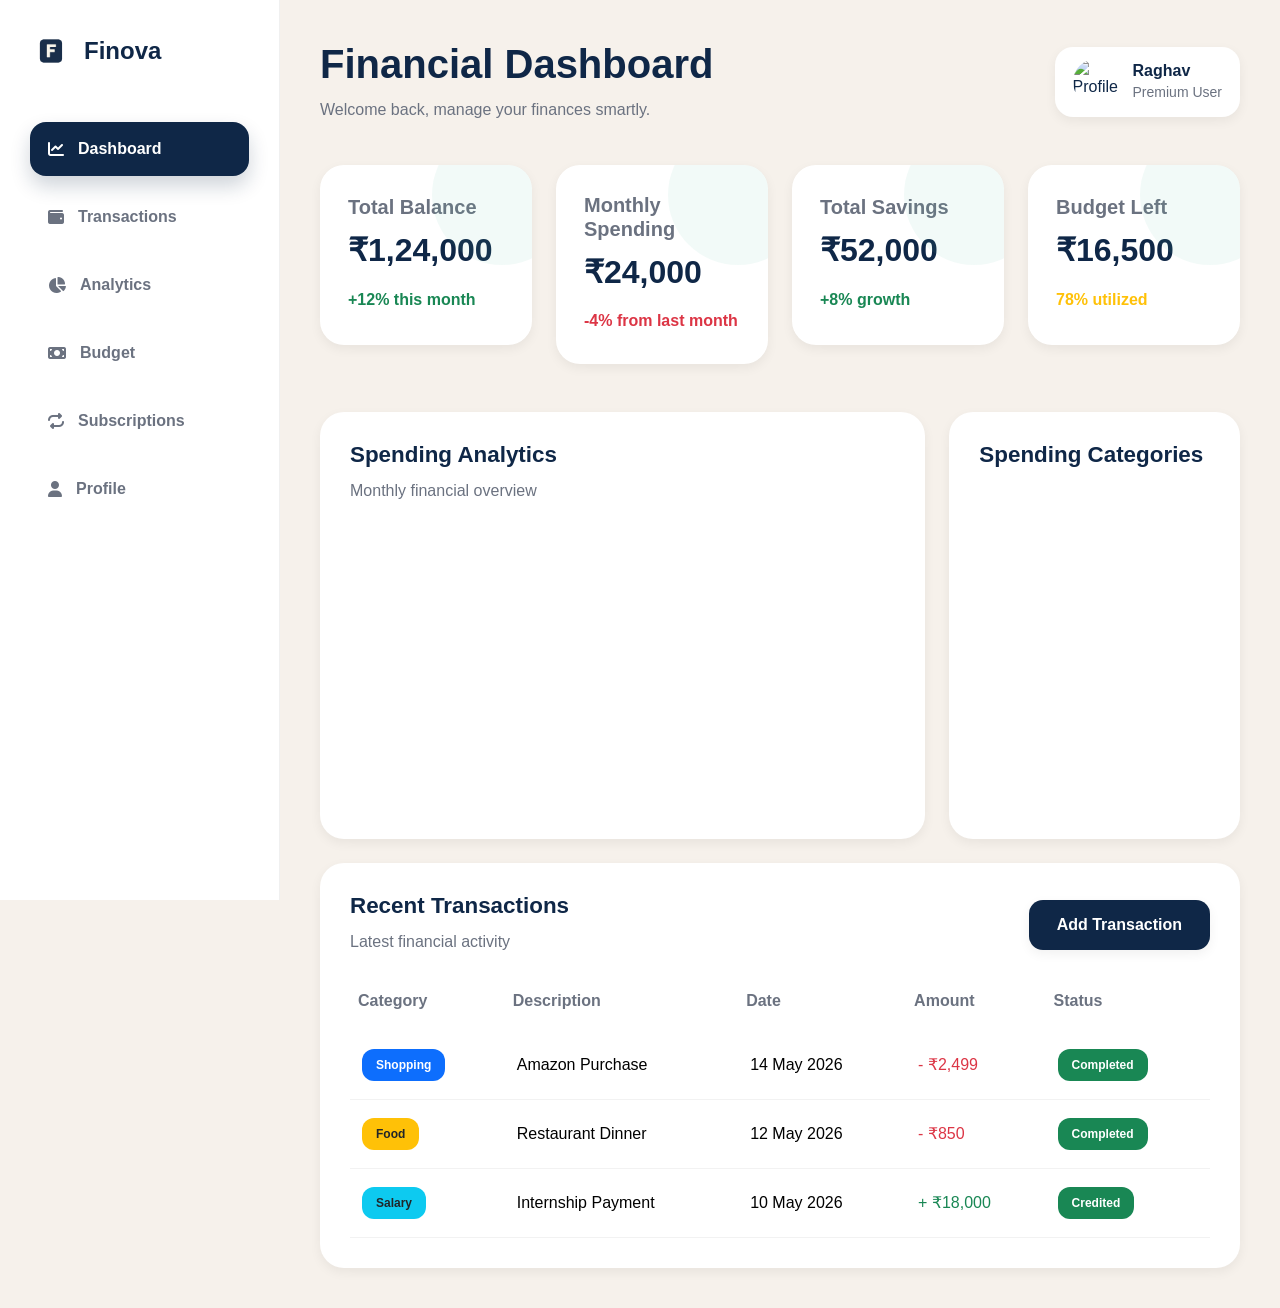
==== dashboard.html @ 69dabbe4 "Initial Commit" ====
<!DOCTYPE html>
<html lang="en">

<head>

  <meta charset="UTF-8">
  <meta name="viewport" content="width=device-width, initial-scale=1.0">

  <title>Dashboard | Finova</title>

  <!-- Bootstrap -->

  <link href="https://cdn.jsdelivr.net/npm/bootstrap@5.3.3/dist/css/bootstrap.min.css" rel="stylesheet">

  <!-- CSS -->

  <link rel="stylesheet" href="css/style.css">
  <link rel="stylesheet" href="css/components.css">
  <link rel="stylesheet" href="css/dashboard.css">
  <link rel="stylesheet" href="css/animations.css">
  <link rel="stylesheet" href="css/responsive.css">

  <!-- Icons -->

  <link rel="stylesheet"
    href="https://cdnjs.cloudflare.com/ajax/libs/font-awesome/6.5.2/css/all.min.css">

  <!-- Chart JS -->

  <script src="https://cdn.jsdelivr.net/npm/chart.js"></script>

</head>

<body>

  <!-- SIDEBAR -->

  <aside class="sidebar">

    <div class="sidebar-logo">

      <img src="assets/logo.png" alt="Logo">

      <span>Finova</span>

    </div>

    <!-- LINKS -->

    <ul class="sidebar-links">

      <li>
        <a href="dashboard.html" class="active">
          <i class="fa-solid fa-chart-line"></i>
          <span>Dashboard</span>
        </a>
      </li>

      <li>
        <a href="transactions.html">
          <i class="fa-solid fa-wallet"></i>
          <span>Transactions</span>
        </a>
      </li>

      <li>
        <a href="analytics.html">
          <i class="fa-solid fa-chart-pie"></i>
          <span>Analytics</span>
        </a>
      </li>

      <li>
        <a href="budget.html">
          <i class="fa-solid fa-money-bill"></i>
          <span>Budget</span>
        </a>
      </li>

      <li>
        <a href="subscriptions.html">
          <i class="fa-solid fa-repeat"></i>
          <span>Subscriptions</span>
        </a>
      </li>

      <li>
        <a href="profile.html">
          <i class="fa-solid fa-user"></i>
          <span>Profile</span>
        </a>
      </li>

    </ul>

  </aside>

  <!-- MAIN CONTENT -->

  <main class="main-content">

    <!-- TOPBAR -->

    <div class="topbar">

      <div>

        <h2>
          Financial Dashboard
        </h2>

        <p>
          Welcome back, manage your finances smartly.
        </p>

      </div>

      <!-- PROFILE -->

      <div class="profile-badge">

        <img
          src="https://i.pravatar.cc/100"
          alt="Profile">

        <div>

          <h6>Raghav</h6>

          <small>Premium User</small>

        </div>

      </div>

    </div>

    <!-- CARDS -->

    <div class="row g-4">

      <!-- BALANCE -->

      <div class="col-lg-3 col-md-6">

        <div class="finance-card fade-up">

          <h5>Total Balance</h5>

          <h2 id="balanceAmount">
            ₹1,24,000
          </h2>

          <p class="text-success mt-2">
            +12% this month
          </p>

        </div>

      </div>

      <!-- SPENDING -->

      <div class="col-lg-3 col-md-6">

        <div class="finance-card fade-up">

          <h5>Monthly Spending</h5>

          <h2 id="spendingAmount">
            ₹24,000
          </h2>

          <p class="text-danger mt-2">
            -4% from last month
          </p>

        </div>

      </div>

      <!-- SAVINGS -->

      <div class="col-lg-3 col-md-6">

        <div class="finance-card fade-up">

          <h5>Total Savings</h5>

          <h2 id="savingsAmount">
            ₹52,000
          </h2>

          <p class="text-success mt-2">
            +8% growth
          </p>

        </div>

      </div>

      <!-- BUDGET -->

      <div class="col-lg-3 col-md-6">

        <div class="finance-card fade-up">

          <h5>Budget Left</h5>

          <h2 id="budgetAmount">
            ₹16,500
          </h2>

          <p class="text-warning mt-2">
            78% utilized
          </p>

        </div>

      </div>

    </div>

    <!-- CHARTS -->

    <div class="row mt-4 g-4">

      <!-- LINE CHART -->

      <div class="col-lg-8">

        <div class="chart-card">

          <div class="mb-4">

            <h4>
              Spending Analytics
            </h4>

            <p>
              Monthly financial overview
            </p>

          </div>

          <canvas id="spendingChart"></canvas>

        </div>

      </div>

      <!-- PIE CHART -->

      <div class="col-lg-4">

        <div class="chart-card">

          <h4 class="mb-4">
            Spending Categories
          </h4>

          <canvas id="categoryChart"></canvas>

        </div>

      </div>

    </div>

    <!-- RECENT TRANSACTIONS -->

    <div class="chart-card mt-4">

      <div class="d-flex justify-content-between align-items-center mb-4">

        <div>

          <h4>
            Recent Transactions
          </h4>

          <p>
            Latest financial activity
          </p>

        </div>

        <button class="primary-btn">
          Add Transaction
        </button>

      </div>

      <!-- TABLE -->

      <div class="table-responsive">

        <table class="table align-middle">

          <thead>

            <tr>

              <th>Category</th>
              <th>Description</th>
              <th>Date</th>
              <th>Amount</th>
              <th>Status</th>

            </tr>

          </thead>

          <tbody>

            <tr>

              <td>
                <span class="badge bg-primary">
                  Shopping
                </span>
              </td>

              <td>Amazon Purchase</td>

              <td>14 May 2026</td>

              <td class="text-danger">
                - ₹2,499
              </td>

              <td>
                <span class="badge bg-success">
                  Completed
                </span>
              </td>

            </tr>

            <tr>

              <td>
                <span class="badge bg-warning text-dark">
                  Food
                </span>
              </td>

              <td>Restaurant Dinner</td>

              <td>12 May 2026</td>

              <td class="text-danger">
                - ₹850
              </td>

              <td>
                <span class="badge bg-success">
                  Completed
                </span>
              </td>

            </tr>

            <tr>

              <td>
                <span class="badge bg-info text-dark">
                  Salary
                </span>
              </td>

              <td>Internship Payment</td>

              <td>10 May 2026</td>

              <td class="text-success">
                + ₹18,000
              </td>

              <td>
                <span class="badge bg-success">
                  Credited
                </span>
              </td>

            </tr>

          </tbody>

        </table>

      </div>

    </div>

  </main>

  <!-- JS -->

  <script src="js/charts.js"></script>

</body>

</html>
---- css/style.css ----
:root {

  --cream: #f6f1eb;
  --navy: #0f2747;
  --light-navy: #183b68;

  --teal: #58b7a8;
  --gold: #d8a657;

  --white: #ffffff;
  --gray: #6b7280;
  --light-gray: #e5e7eb;

  --shadow-sm: 0 4px 12px rgba(0,0,0,0.06);
  --shadow-md: 0 10px 30px rgba(0,0,0,0.08);
  --shadow-lg: 0 20px 40px rgba(0,0,0,0.12);

  --radius-sm: 12px;
  --radius-md: 20px;
  --radius-lg: 32px;

  --transition: all 0.3s ease;

}

/* =========================
   GLOBAL RESET
========================= */

* {
  margin: 0;
  padding: 0;
  box-sizing: border-box;
}

html {
  scroll-behavior: smooth;
}

body {
  font-family: "Segoe UI", sans-serif;
  background: var(--cream);
  color: var(--navy);
  overflow-x: hidden;
  min-height: 100vh;
}

/* =========================
   CONTAINER FIX
========================= */

.container {
  max-width: 1250px;
}

/* =========================
   TYPOGRAPHY
========================= */

h1,
h2,
h3,
h4,
h5,
h6 {
  font-weight: 700;
  color: var(--navy);
}

p {
  color: var(--gray);
  line-height: 1.8;
}

/* =========================
   HERO SECTION
========================= */

.hero-section {
  min-height: 100vh;
  display: flex;
  align-items: center;
  position: relative;
  overflow: hidden;
}

.hero-title {
  font-size: 4.5rem;
  font-weight: 800;
  line-height: 1.1;
  margin-bottom: 25px;
  color: var(--navy);
}

.hero-subtitle {
  font-size: 1.1rem;
  max-width: 600px;
  margin-bottom: 40px;
}

/* =========================
   BLUR BACKGROUND CIRCLES
========================= */

.blur-circle {
  position: absolute;
  border-radius: 50%;
  filter: blur(100px);
  z-index: -1;
}

.circle-one {
  width: 320px;
  height: 320px;
  background: rgba(88,183,168,0.18);

  top: 5%;
  left: -100px;
}

.circle-two {
  width: 280px;
  height: 280px;
  background: rgba(15,39,71,0.12);

  bottom: 0;
  right: -80px;
}

/* =========================
   SECTION SPACING
========================= */

.section-padding {
  padding: 100px 0;
}

/* =========================
   LINKS
========================= */

a {
  text-decoration: none;
}

/* =========================
   DARK MODE
========================= */

.dark-mode {
  background: #08111f;
  color: white;
}

.dark-mode h1,
.dark-mode h2,
.dark-mode h3,
.dark-mode h4,
.dark-mode h5,
.dark-mode h6 {
  color: white;
}

.dark-mode p {
  color: #cbd5e1;
}
---- css/components.css ----
/* =========================
   NAVBAR
========================= */

.custom-navbar {
  padding: 20px 0;
  position: relative;
  z-index: 100;
}

.logo span {
  font-size: 1.7rem;
  font-weight: 700;
  color: var(--navy);
}

.logo img {
  width: 45px;
  height: 45px;
  object-fit: contain;
  margin-right: 12px;
}

/* =========================
   BUTTONS
========================= */

.primary-btn {
  background: var(--navy);
  color: white;
  border: none;
  padding: 13px 28px;
  border-radius: 14px;
  text-decoration: none;
  font-weight: 600;
  transition: var(--transition);
  box-shadow: var(--shadow-sm);
}

.primary-btn:hover {
  background: var(--light-navy);
  transform: translateY(-4px);
  box-shadow: var(--shadow-md);
  color: white;
}

.secondary-btn {
  border: 2px solid var(--navy);
  color: var(--navy);
  padding: 13px 28px;
  border-radius: 14px;
  text-decoration: none;
  font-weight: 600;
  transition: var(--transition);
}

.secondary-btn:hover {
  background: var(--navy);
  color: white;
  transform: translateY(-4px);
}

/* =========================
   DASHBOARD MOCKUP
========================= */

.dashboard-mockup {
  background: rgba(255,255,255,0.65);
  border-radius: 32px;
  padding: 35px;
  backdrop-filter: blur(18px);
  border: 1px solid rgba(255,255,255,0.3);
  box-shadow: var(--shadow-lg);
  position: relative;
  overflow: hidden;
}

.dashboard-mockup::before {
  content: "";
  position: absolute;
  width: 220px;
  height: 220px;
  background: rgba(88,183,168,0.15);
  border-radius: 50%;
  top: -70px;
  right: -70px;
}

/* =========================
   MOCKUP CARDS
========================= */

.mockup-card {
  background: white;
  border-radius: 22px;
  padding: 25px;
  box-shadow: var(--shadow-sm);
  transition: var(--transition);
  position: relative;
  overflow: hidden;
}

.mockup-card:hover {
  transform: translateY(-6px);
  box-shadow: var(--shadow-md);
}

.mockup-card::before {
  content: "";
  position: absolute;
  width: 100px;
  height: 100px;
  background: rgba(88,183,168,0.08);
  border-radius: 50%;
  top: -30px;
  right: -30px;
}

.mockup-card small {
  color: var(--gray);
  font-size: 0.95rem;
}

.mockup-balance {
  font-size: 2.2rem;
  font-weight: 700;
  margin-top: 10px;
  color: var(--navy);
}

/* =========================
   PROGRESS BAR
========================= */

.custom-progress {
  height: 14px;
  border-radius: 20px;
  background: #e7e7e7;
  overflow: hidden;
}

.custom-progress-bar {
  background: linear-gradient(
    90deg,
    var(--teal),
    var(--gold)
  );

  border-radius: 20px;
}

/* =========================
   CARDS
========================= */

.finance-card {
  background: white;
  border-radius: 24px;
  padding: 28px;
  box-shadow: var(--shadow-sm);
  transition: var(--transition);
  position: relative;
  overflow: hidden;
}

.finance-card::before {
  content: "";
  position: absolute;
  width: 140px;
  height: 140px;
  background: rgba(88,183,168,0.08);
  border-radius: 50%;
  top: -40px;
  right: -40px;
}

.finance-card:hover {
  transform: translateY(-6px);
  box-shadow: var(--shadow-md);
}

.finance-card h5 {
  color: var(--gray);
  margin-bottom: 12px;
}

.finance-card h2 {
  font-size: 2rem;
  font-weight: 700;
  color: var(--navy);
}

/* =========================
   CHART CARDS
========================= */

.chart-card {
  background: white;
  border-radius: 24px;
  padding: 30px;
  box-shadow: var(--shadow-sm);
  transition: var(--transition);
}

.chart-card:hover {
  box-shadow: var(--shadow-md);
}

/* =========================
   SIDEBAR
========================= */

.sidebar {
  width: 280px;
  min-height: 100vh;
  background: white;
  border-right: 1px solid rgba(0,0,0,0.06);
  padding: 30px;
  position: fixed;
  left: 0;
  top: 0;
}

.sidebar-logo {
  display: flex;
  align-items: center;
  margin-bottom: 50px;
}

.sidebar-logo img {
  width: 42px;
  margin-right: 12px;
}

.sidebar-logo span {
  font-size: 1.5rem;
  font-weight: 700;
  color: var(--navy);
}

.sidebar-links {
  list-style: none;
  padding: 0;
}

.sidebar-links li {
  margin-bottom: 14px;
}

.sidebar-links li a {
  display: flex;
  align-items: center;
  gap: 14px;
  padding: 15px 18px;
  border-radius: 16px;
  color: var(--gray);
  text-decoration: none;
  font-weight: 600;
  transition: var(--transition);
}

.sidebar-links li a:hover {
  background: rgba(15,39,71,0.08);
  color: var(--navy);
  transform: translateX(4px);
}

.sidebar-links li a.active {
  background: var(--navy);
  color: white;
}

/* =========================
   MAIN CONTENT
========================= */

.main-content {
  margin-left: 280px;
  padding: 40px;
}

/* =========================
   TOPBAR
========================= */

.topbar {
  display: flex;
  justify-content: space-between;
  align-items: center;
  margin-bottom: 40px;
}

.topbar h2 {
  font-size: 2.4rem;
  font-weight: 700;
  color: var(--navy);
}

.topbar p {
  color: var(--gray);
  margin-top: 8px;
}

/* =========================
   PROFILE BADGE
========================= */

.profile-badge {
  display: flex;
  align-items: center;
  gap: 14px;
  background: white;
  padding: 12px 18px;
  border-radius: 18px;
  box-shadow: var(--shadow-sm);
}

.profile-badge img {
  width: 46px;
  height: 46px;
  border-radius: 50%;
}

.profile-badge h6 {
  margin-bottom: 0;
  font-weight: 700;
}

.profile-badge small {
  color: var(--gray);
}
---- css/dashboard.css ----
/* =========================
   DASHBOARD PAGE
========================= */

body {
  background: var(--cream);
}

/* =========================
   MAIN LAYOUT
========================= */

.main-content {
  min-height: 100vh;
}

/* =========================
   TOPBAR
========================= */

.topbar {
  margin-bottom: 40px;
}

.topbar h2 {
  font-size: 2.5rem;
  font-weight: 800;
  margin-bottom: 8px;
}

.topbar p {
  margin-bottom: 0;
}

/* =========================
   PROFILE BADGE
========================= */

.profile-badge {
  transition: var(--transition);
}

.profile-badge:hover {
  transform: translateY(-4px);
  box-shadow: var(--shadow-md);
}

/* =========================
   FINANCE CARDS
========================= */

.finance-card {
  min-height: 180px;
  display: flex;
  flex-direction: column;
  justify-content: center;
}

.finance-card p {
  font-weight: 600;
  margin-bottom: 0;
}

/* =========================
   CHART SECTION
========================= */

.chart-card {
  min-height: 100%;
}

.chart-card h4 {
  font-size: 1.4rem;
  font-weight: 700;
}

.chart-card p {
  margin-bottom: 0;
}

/* =========================
   CHART SIZE FIX
========================= */

canvas {
  width: 100% !important;
  max-height: 320px;
}

/* =========================
   TABLE SECTION
========================= */

.table-responsive {
  overflow-x: auto;
}

.table {
  margin-bottom: 0;
}

.table thead tr th {
  border-bottom: none;
  color: var(--gray);
  font-weight: 600;
  padding-bottom: 18px;
}

.table tbody tr {
  transition: var(--transition);
}

.table tbody tr:hover {
  background: rgba(88,183,168,0.06);
}

.table tbody tr td {
  padding: 18px 12px;
  vertical-align: middle;
  border-color: rgba(0,0,0,0.05);
}

/* =========================
   BADGES
========================= */

.badge {
  padding: 10px 14px;
  border-radius: 12px;
  font-weight: 600;
}

/* =========================
   CARD ANIMATION
========================= */

.finance-card,
.chart-card {
  animation: fadeUp 0.7s ease;
}

/* =========================
   SIDEBAR ACTIVE LINK
========================= */

.sidebar-links li a.active {
  box-shadow:
    0 10px 20px rgba(15,39,71,0.2);
}

/* =========================
   HOVER STATES
========================= */

.chart-card:hover {
  transform: translateY(-4px);
}

/* =========================
   SCROLLBAR
========================= */

::-webkit-scrollbar {
  width: 10px;
}

::-webkit-scrollbar-track {
  background: #ececec;
}

::-webkit-scrollbar-thumb {
  background: var(--navy);
  border-radius: 20px;
}

/* =========================
   MOBILE RESPONSIVENESS
========================= */

@media (max-width: 768px) {

  .topbar h2 {
    font-size: 2rem;
  }

  .finance-card {
    min-height: auto;
  }

  .chart-card {
    padding: 24px;
  }

  .table thead {
    font-size: 0.9rem;
  }

  .table tbody td {
    font-size: 0.92rem;
  }

}
---- css/animations.css ----
/* =========================
   FADE IN ANIMATION
========================= */

@keyframes fadeUp {

  from {
    opacity: 0;
    transform: translateY(40px);
  }

  to {
    opacity: 1;
    transform: translateY(0);
  }

}

/* =========================
   FLOATING ANIMATION
========================= */

@keyframes floating {

  0% {
    transform: translateY(0px);
  }

  50% {
    transform: translateY(-10px);
  }

  100% {
    transform: translateY(0px);
  }

}

/* =========================
   GLOW PULSE
========================= */

@keyframes glowPulse {

  0% {
    box-shadow: 0 0 0 rgba(88,183,168,0.3);
  }

  50% {
    box-shadow: 0 0 25px rgba(88,183,168,0.4);
  }

  100% {
    box-shadow: 0 0 0 rgba(88,183,168,0.3);
  }

}

/* =========================
   SCALE IN
========================= */

@keyframes scaleIn {

  from {
    opacity: 0;
    transform: scale(0.9);
  }

  to {
    opacity: 1;
    transform: scale(1);
  }

}

/* =========================
   ANIMATION CLASSES
========================= */

.fade-up {
  animation: fadeUp 1s ease forwards;
}

.floating {
  animation: floating 4s ease-in-out infinite;
}

.glow-pulse {
  animation: glowPulse 3s infinite;
}

.scale-in {
  animation: scaleIn 0.7s ease;
}

/* =========================
   HOVER EFFECTS
========================= */

.hover-lift {
  transition: var(--transition);
}

.hover-lift:hover {
  transform: translateY(-6px);
}

.hover-scale {
  transition: var(--transition);
}

.hover-scale:hover {
  transform: scale(1.03);
}

/* =========================
   BUTTON HOVER GLOW
========================= */

.primary-btn:hover {
  box-shadow:
    0 10px 25px rgba(15,39,71,0.25);
}

/* =========================
   CARD TRANSITIONS
========================= */

.finance-card,
.mockup-card,
.chart-card {
  transition:
    transform 0.3s ease,
    box-shadow 0.3s ease;
}

/* =========================
   SIDEBAR LINK TRANSITION
========================= */

.sidebar-links li a {
  transition:
    background 0.3s ease,
    transform 0.3s ease,
    color 0.3s ease;
}

/* =========================
   PAGE LOAD ANIMATION
========================= */

body {
  animation: fadeUp 0.7s ease;
}
---- css/responsive.css ----
/* =========================
   LARGE DEVICES
========================= */

@media (max-width: 1200px) {

  .hero-title {
    font-size: 3.8rem;
  }

}

/* =========================
   TABLETS
========================= */

@media (max-width: 992px) {

  /* HERO SECTION */

  .hero-section {
    padding: 80px 0;
    text-align: center;
  }

  .hero-title {
    font-size: 3.2rem;
  }

  .hero-subtitle {
    margin: auto;
    margin-bottom: 35px;
  }

  .dashboard-mockup {
    margin-top: 50px;
  }

  /* DASHBOARD */

  .sidebar {
    width: 90px;
    padding: 25px 15px;
  }

  .sidebar-logo span {
    display: none;
  }

  .sidebar-links li a span {
    display: none;
  }

  .sidebar-links li a {
    justify-content: center;
    padding: 16px;
  }

  .main-content {
    margin-left: 90px;
    padding: 30px;
  }

}

/* =========================
   MOBILE DEVICES
========================= */

@media (max-width: 768px) {

  /* NAVBAR */

  .custom-navbar {
    padding: 15px 0;
  }

  .logo span {
    font-size: 1.4rem;
  }

  .logo img {
    width: 38px;
    height: 38px;
  }

  /* HERO */

  .hero-section {
    padding-top: 40px;
  }

  .hero-title {
    font-size: 2.6rem;
  }

  .hero-subtitle {
    font-size: 1rem;
  }

  /* BUTTONS */

  .primary-btn,
  .secondary-btn {
    width: 100%;
    text-align: center;
  }

  /* DASHBOARD MOCKUP */

  .dashboard-mockup {
    padding: 22px;
  }

  .mockup-balance {
    font-size: 1.8rem;
  }

  /* SIDEBAR */

  .sidebar {
    width: 100%;
    height: auto;
    min-height: auto;
    position: relative;
    display: flex;
    overflow-x: auto;
    padding: 15px;
  }

  .sidebar-logo {
    display: none;
  }

  .sidebar-links {
    display: flex;
    gap: 10px;
    width: 100%;
  }

  .sidebar-links li {
    margin-bottom: 0;
  }

  .sidebar-links li a {
    white-space: nowrap;
    padding: 12px 18px;
    font-size: 0.95rem;
  }

  /* MAIN CONTENT */

  .main-content {
    margin-left: 0;
    padding: 20px;
  }

  /* TOPBAR */

  .topbar {
    flex-direction: column;
    align-items: flex-start;
    gap: 15px;
  }

  .topbar h2 {
    font-size: 2rem;
  }

  /* FINANCE CARDS */

  .finance-card {
    padding: 22px;
  }

  .finance-card h2 {
    font-size: 1.6rem;
  }

  /* CHART CARDS */

  .chart-card {
    padding: 22px;
  }

}

/* =========================
   SMALL PHONES
========================= */

@media (max-width: 480px) {

  .hero-title {
    font-size: 2.2rem;
  }

  .hero-subtitle {
    font-size: 0.95rem;
  }

  .mockup-balance {
    font-size: 1.5rem;
  }

  .finance-card h2 {
    font-size: 1.4rem;
  }

}
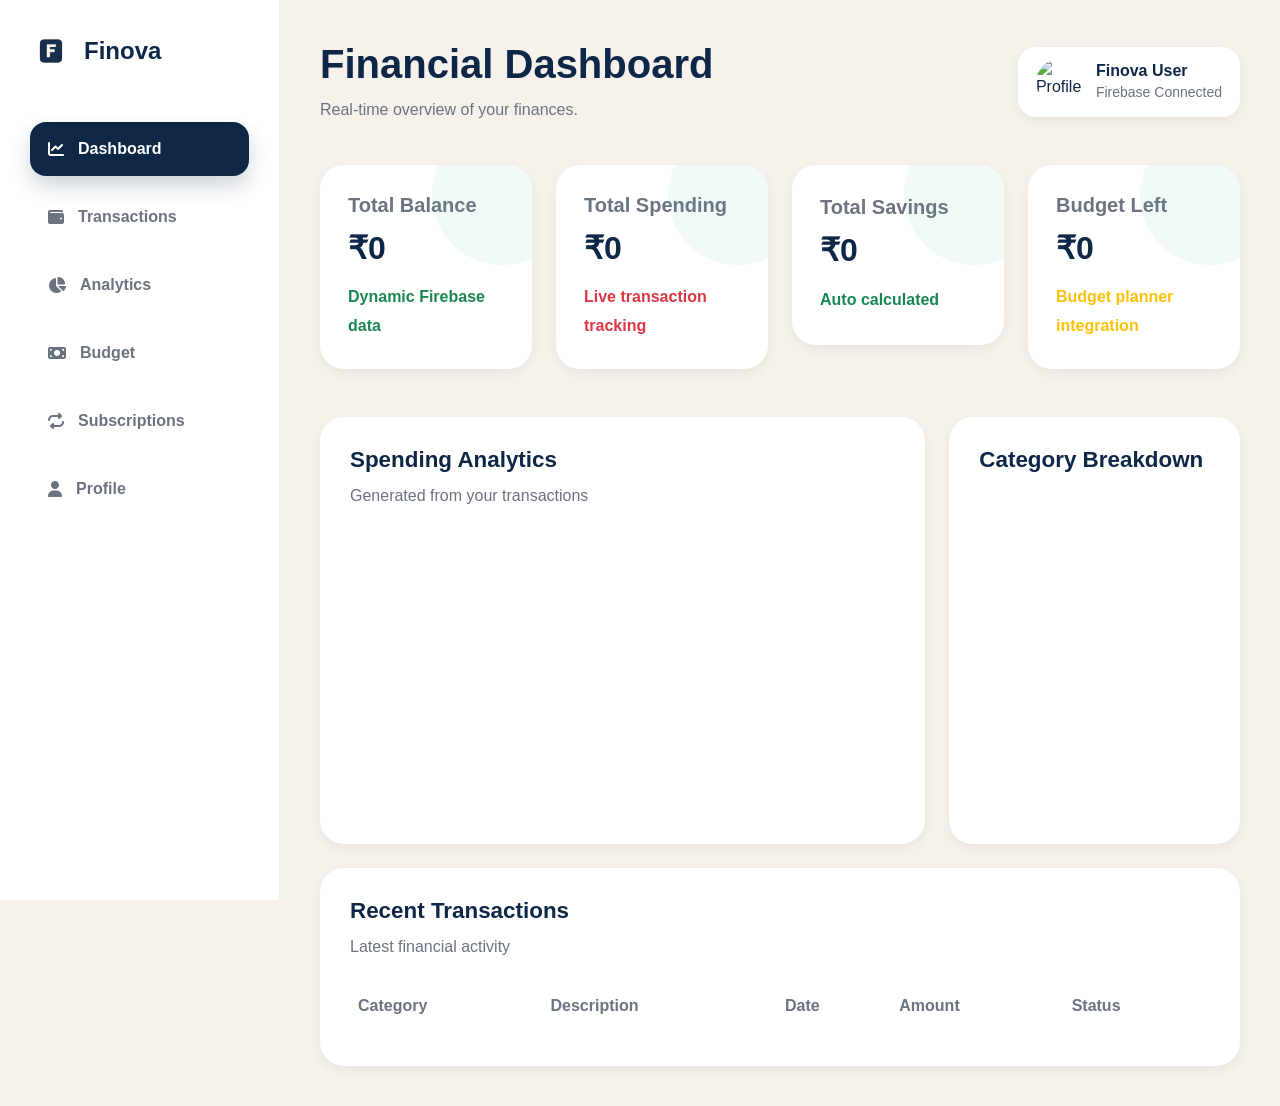
==== commit 8ffc666f: "Updated dashboard with real charts and removed dummy data" ====
--- a/dashboard.html
+++ b/dashboard.html
@@ -20,7 +20,7 @@
   <link rel="stylesheet" href="css/animations.css">
   <link rel="stylesheet" href="css/responsive.css">
 
-  <!-- Icons -->
+  <!-- Font Awesome -->
 
   <link rel="stylesheet"
     href="https://cdnjs.cloudflare.com/ajax/libs/font-awesome/6.5.2/css/all.min.css">
@@ -44,8 +44,6 @@
       <span>Finova</span>
 
     </div>
-
-    <!-- LINKS -->
 
     <ul class="sidebar-links">
 
@@ -110,12 +108,10 @@
         </h2>
 
         <p>
-          Welcome back, manage your finances smartly.
+          Real-time overview of your finances.
         </p>
 
       </div>
-
-      <!-- PROFILE -->
 
       <div class="profile-badge">
 
@@ -125,9 +121,9 @@
 
         <div>
 
-          <h6>Raghav</h6>
-
-          <small>Premium User</small>
+          <h6>Finova User</h6>
+
+          <small>Firebase Connected</small>
 
         </div>
 
@@ -148,11 +144,11 @@
           <h5>Total Balance</h5>
 
           <h2 id="balanceAmount">
-            ₹1,24,000
+            ₹0
           </h2>
 
           <p class="text-success mt-2">
-            +12% this month
+            Dynamic Firebase data
           </p>
 
         </div>
@@ -165,14 +161,14 @@
 
         <div class="finance-card fade-up">
 
-          <h5>Monthly Spending</h5>
+          <h5>Total Spending</h5>
 
           <h2 id="spendingAmount">
-            ₹24,000
+            ₹0
           </h2>
 
           <p class="text-danger mt-2">
-            -4% from last month
+            Live transaction tracking
           </p>
 
         </div>
@@ -188,11 +184,11 @@
           <h5>Total Savings</h5>
 
           <h2 id="savingsAmount">
-            ₹52,000
+            ₹0
           </h2>
 
           <p class="text-success mt-2">
-            +8% growth
+            Auto calculated
           </p>
 
         </div>
@@ -208,11 +204,11 @@
           <h5>Budget Left</h5>
 
           <h2 id="budgetAmount">
-            ₹16,500
+            ₹0
           </h2>
 
           <p class="text-warning mt-2">
-            78% utilized
+            Budget planner integration
           </p>
 
         </div>
@@ -238,7 +234,7 @@
             </h4>
 
             <p>
-              Monthly financial overview
+              Generated from your transactions
             </p>
 
           </div>
@@ -256,7 +252,7 @@
         <div class="chart-card">
 
           <h4 class="mb-4">
-            Spending Categories
+            Category Breakdown
           </h4>
 
           <canvas id="categoryChart"></canvas>
@@ -271,27 +267,17 @@
 
     <div class="chart-card mt-4">
 
-      <div class="d-flex justify-content-between align-items-center mb-4">
-
-        <div>
-
-          <h4>
-            Recent Transactions
-          </h4>
-
-          <p>
-            Latest financial activity
-          </p>
-
-        </div>
-
-        <button class="primary-btn">
-          Add Transaction
-        </button>
-
-      </div>
-
-      <!-- TABLE -->
+      <div class="mb-4">
+
+        <h4>
+          Recent Transactions
+        </h4>
+
+        <p>
+          Latest financial activity
+        </p>
+
+      </div>
 
       <div class="table-responsive">
 
@@ -311,79 +297,7 @@
 
           </thead>
 
-          <tbody>
-
-            <tr>
-
-              <td>
-                <span class="badge bg-primary">
-                  Shopping
-                </span>
-              </td>
-
-              <td>Amazon Purchase</td>
-
-              <td>14 May 2026</td>
-
-              <td class="text-danger">
-                - ₹2,499
-              </td>
-
-              <td>
-                <span class="badge bg-success">
-                  Completed
-                </span>
-              </td>
-
-            </tr>
-
-            <tr>
-
-              <td>
-                <span class="badge bg-warning text-dark">
-                  Food
-                </span>
-              </td>
-
-              <td>Restaurant Dinner</td>
-
-              <td>12 May 2026</td>
-
-              <td class="text-danger">
-                - ₹850
-              </td>
-
-              <td>
-                <span class="badge bg-success">
-                  Completed
-                </span>
-              </td>
-
-            </tr>
-
-            <tr>
-
-              <td>
-                <span class="badge bg-info text-dark">
-                  Salary
-                </span>
-              </td>
-
-              <td>Internship Payment</td>
-
-              <td>10 May 2026</td>
-
-              <td class="text-success">
-                + ₹18,000
-              </td>
-
-              <td>
-                <span class="badge bg-success">
-                  Credited
-                </span>
-              </td>
-
-            </tr>
+          <tbody id="dashboardTransactionBody">
 
           </tbody>
 
@@ -397,7 +311,11 @@
 
   <!-- JS -->
 
-  <script src="js/charts.js"></script>
+  <script type="module" src="js/firebase.js"></script>
+
+  <script type="module" src="js/dashboard.js"></script>
+
+  <script type="module" src="js/charts.js"></script>
 
 </body>
 
